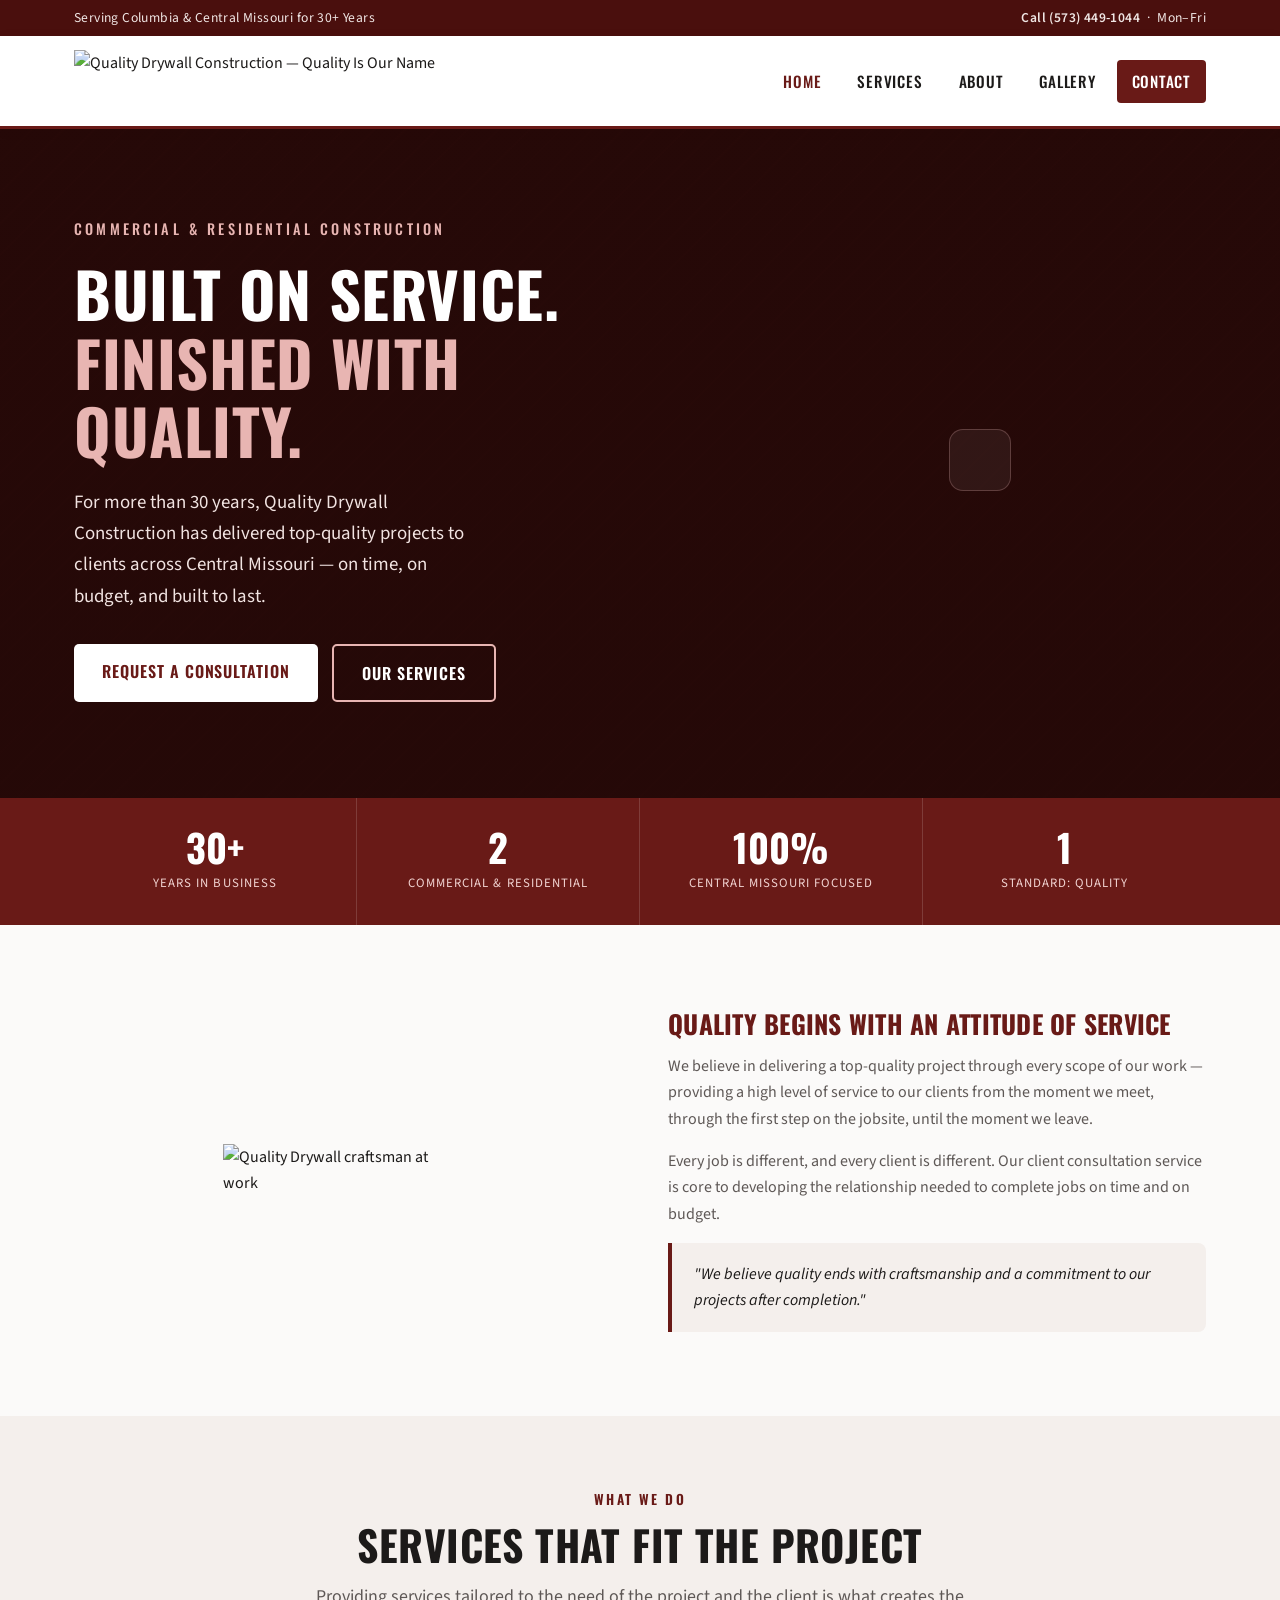
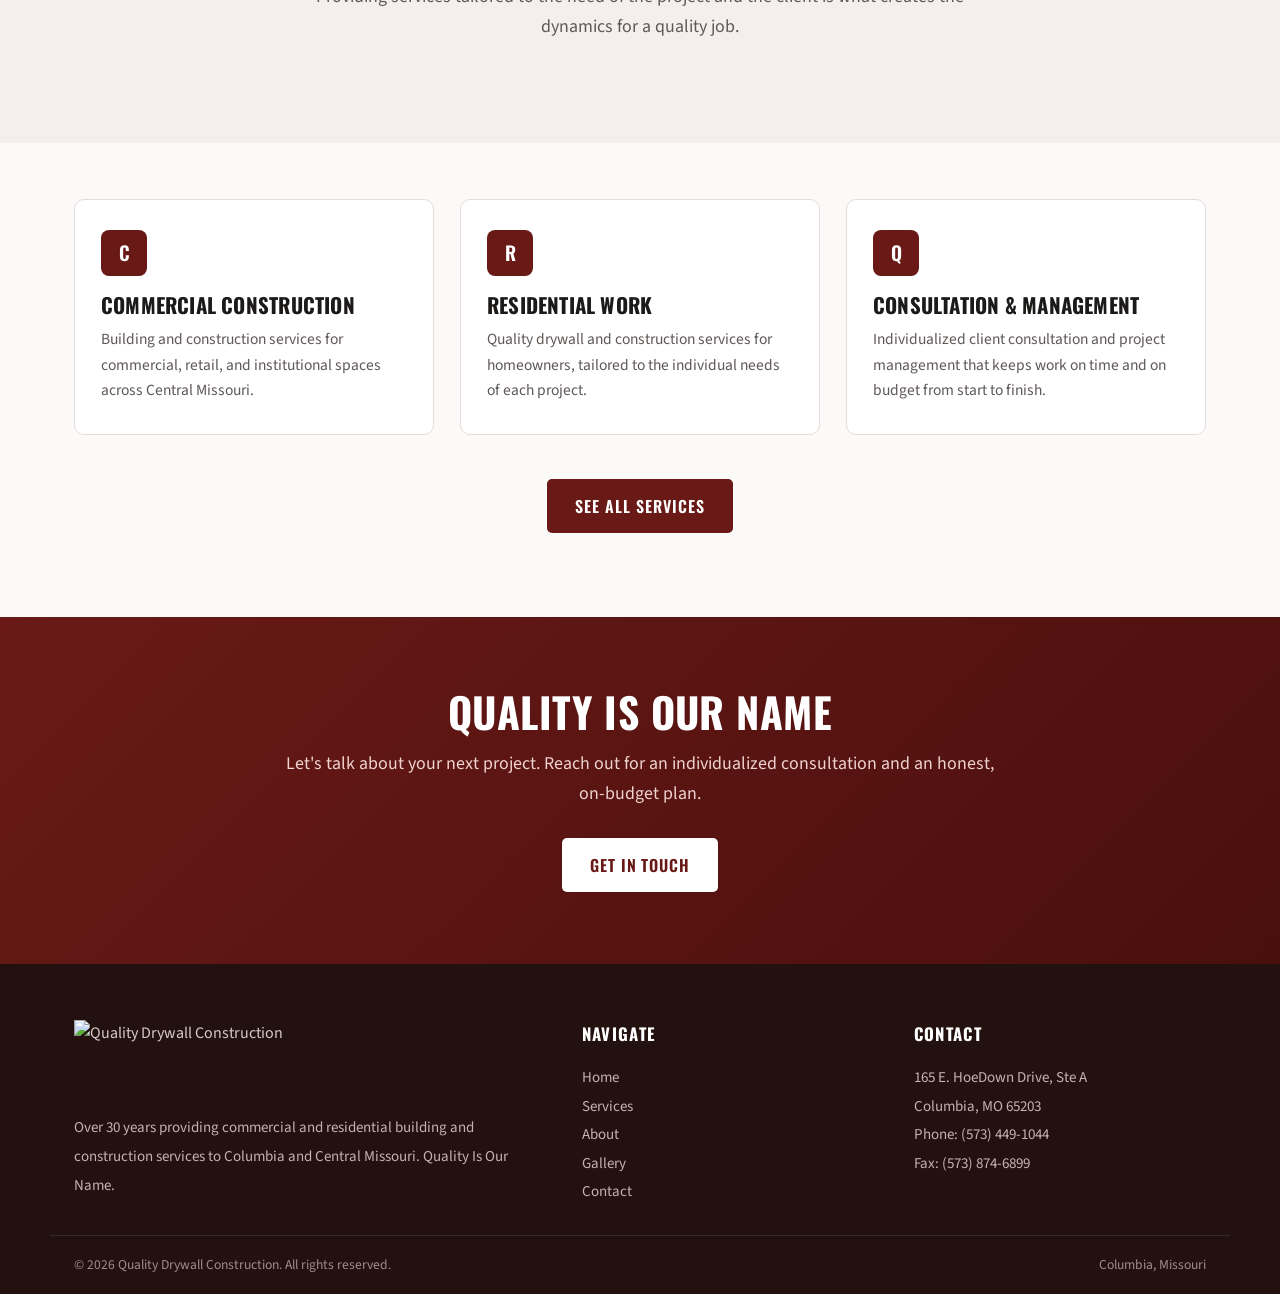
==== index.html @ f3ed9c94 "Add files via upload" ====
<!DOCTYPE html>
<html lang="en">
<head>
<meta charset="UTF-8">
<meta name="viewport" content="width=device-width, initial-scale=1.0">
<title>Quality Drywall Construction — Columbia, MO | Quality Is Our Name</title>
<meta name="description" content="Quality Drywall Construction in Columbia, MO. Over 30 years providing commercial and residential building and construction services in Central Missouri. Quality Is Our Name.">
<link rel="preconnect" href="https://fonts.googleapis.com">
<link rel="preconnect" href="https://fonts.gstatic.com" crossorigin>
<link href="https://fonts.googleapis.com/css2?family=Oswald:wght@400;500;600;700&family=Source+Sans+3:wght@400;500;600;700&display=swap" rel="stylesheet">
<style>
  :root{
    --brand:#691A17;
    --brand-dark:#4A0F0D;
    --brand-light:#8B2C28;
    --ink:#1C1A19;
    --muted:#5E5856;
    --line:#E3DCDA;
    --bg:#FBFAF9;
    --panel:#FFFFFF;
    --warm:#F4EFEC;
  }
  *{box-sizing:border-box;margin:0;padding:0;}
  html{scroll-behavior:smooth;}
  body{
    font-family:'Source Sans 3',-apple-system,sans-serif;
    color:var(--ink);
    background:var(--bg);
    line-height:1.65;
    -webkit-font-smoothing:antialiased;
  }
  h1,h2,h3,.display{font-family:'Oswald',sans-serif;letter-spacing:0.01em;line-height:1.1;}
  a{color:inherit;text-decoration:none;}
  img{max-width:100%;display:block;}

  /* ---- Top bar ---- */
  .topbar{
    background:var(--brand-dark);
    color:#F0E6E4;
    font-size:0.85rem;
    letter-spacing:0.03em;
  }
  .topbar .wrap{
    max-width:1180px;margin:0 auto;padding:7px 24px;
    display:flex;justify-content:space-between;align-items:center;gap:16px;flex-wrap:wrap;
  }
  .topbar a{color:#F0E6E4;font-weight:600;}
  .topbar a:hover{color:#fff;}

  /* ---- Header ---- */
  header.site{
    background:var(--panel);
    border-bottom:3px solid var(--brand);
    position:sticky;top:0;z-index:50;
    box-shadow:0 2px 12px rgba(0,0,0,0.05);
  }
  .nav-wrap{
    max-width:1180px;margin:0 auto;padding:14px 24px;
    display:flex;align-items:center;justify-content:space-between;gap:20px;
  }
  .brand-lockup{display:flex;align-items:center;gap:14px;}
  .brand-lockup img{height:62px;width:auto;}
  nav.main{display:flex;gap:6px;align-items:center;flex-wrap:wrap;}
  nav.main a{
    font-family:'Oswald',sans-serif;
    font-weight:500;
    text-transform:uppercase;
    font-size:0.95rem;
    letter-spacing:0.05em;
    padding:9px 15px;
    border-radius:4px;
    color:var(--ink);
    transition:background .15s,color .15s;
  }
  nav.main a:hover{background:var(--warm);color:var(--brand);}
  nav.main a.active{color:var(--brand);}
  nav.main a.cta{
    background:var(--brand);color:#fff;
  }
  nav.main a.cta:hover{background:var(--brand-light);color:#fff;}

  .menu-toggle{display:none;background:none;border:none;cursor:pointer;padding:8px;}
  .menu-toggle span{display:block;width:26px;height:3px;background:var(--brand);margin:5px 0;border-radius:2px;}

  /* ---- Hero ---- */
  .hero{
    position:relative;
    background:
      linear-gradient(rgba(35,8,7,0.82),rgba(35,8,7,0.88)),
      repeating-linear-gradient(135deg,#3a0f0d 0px,#3a0f0d 2px,#330d0b 2px,#330d0b 22px);
    color:#fff;
    overflow:hidden;
  }
  .hero .wrap{
    max-width:1180px;margin:0 auto;padding:88px 24px 96px;
    display:grid;grid-template-columns:1.4fr 1fr;gap:48px;align-items:center;
  }
  .hero .eyebrow{
    font-family:'Oswald',sans-serif;
    text-transform:uppercase;letter-spacing:0.22em;
    font-size:0.9rem;font-weight:500;
    color:#E8B5B2;margin-bottom:18px;
  }
  .hero h1{font-size:clamp(2.4rem,5vw,3.9rem);font-weight:700;text-transform:uppercase;}
  .hero h1 .accent{color:#E8B5B2;display:block;}
  .hero p.lead{font-size:1.18rem;margin:22px 0 32px;color:#F1E3E1;max-width:46ch;}
  .hero-cta{display:flex;gap:14px;flex-wrap:wrap;}
  .btn{
    font-family:'Oswald',sans-serif;font-weight:600;text-transform:uppercase;letter-spacing:0.06em;
    padding:14px 28px;border-radius:5px;font-size:1rem;display:inline-block;transition:transform .12s,background .15s;
  }
  .btn:active{transform:translateY(1px);}
  .btn-primary{background:#fff;color:var(--brand);}
  .btn-primary:hover{background:#F1E3E1;}
  .btn-outline{border:2px solid #E8B5B2;color:#fff;}
  .btn-outline:hover{background:rgba(255,255,255,0.1);}
  .hero-mark{display:flex;justify-content:center;}
  .hero-mark img{width:78%;max-width:300px;opacity:0.96;filter:drop-shadow(0 12px 30px rgba(0,0,0,0.4));}
  /* recolor maroon icon to light for dark hero */
  .hero-mark .badge{
    background:rgba(255,255,255,0.06);
    border:1px solid rgba(232,181,178,0.25);
    border-radius:14px;padding:30px;
  }

  /* ---- Stat strip ---- */
  .stats{background:var(--brand);color:#fff;}
  .stats .wrap{
    max-width:1180px;margin:0 auto;padding:0 24px;
    display:grid;grid-template-columns:repeat(4,1fr);
  }
  .stat{padding:30px 18px;text-align:center;border-right:1px solid rgba(255,255,255,0.15);}
  .stat:last-child{border-right:none;}
  .stat .num{font-family:'Oswald',sans-serif;font-size:2.4rem;font-weight:700;line-height:1;}
  .stat .lbl{text-transform:uppercase;letter-spacing:0.08em;font-size:0.8rem;color:#F1D3D1;margin-top:7px;}

  /* ---- Sections ---- */
  section.block{max-width:1180px;margin:0 auto;padding:84px 24px;}
  .section-head{text-align:center;max-width:64ch;margin:0 auto 52px;}
  .section-head .kicker{
    font-family:'Oswald',sans-serif;text-transform:uppercase;letter-spacing:0.18em;
    color:var(--brand);font-weight:600;font-size:0.85rem;margin-bottom:12px;
  }
  .section-head h2{font-size:clamp(1.9rem,3.5vw,2.7rem);font-weight:700;text-transform:uppercase;color:var(--ink);}
  .section-head h2 .u{color:var(--brand);}
  .section-head p{color:var(--muted);font-size:1.1rem;margin-top:16px;}

  .intro-grid{display:grid;grid-template-columns:1fr 1fr;gap:56px;align-items:center;}
  .intro-grid .icon-col{display:flex;justify-content:center;}
  .intro-grid .icon-col img{width:62%;max-width:240px;}
  .intro-copy h3{font-size:1.6rem;color:var(--brand);margin-bottom:16px;text-transform:uppercase;}
  .intro-copy p{color:var(--muted);margin-bottom:16px;}
  .creed{
    border-left:4px solid var(--brand);
    background:var(--warm);
    padding:18px 22px;border-radius:0 8px 8px 0;
    font-style:italic;color:var(--ink);margin-top:8px;
  }

  /* ---- Service cards ---- */
  .svc-grid{display:grid;grid-template-columns:repeat(3,1fr);gap:26px;}
  .svc-card{
    background:var(--panel);border:1px solid var(--line);border-radius:10px;
    padding:30px 26px;transition:transform .15s,box-shadow .15s,border-color .15s;
  }
  .svc-card:hover{transform:translateY(-4px);box-shadow:0 14px 30px rgba(105,26,23,0.1);border-color:var(--brand);}
  .svc-card .tag{
    display:inline-block;font-family:'Oswald',sans-serif;font-weight:600;
    background:var(--brand);color:#fff;width:46px;height:46px;border-radius:8px;
    text-align:center;line-height:46px;font-size:1.2rem;margin-bottom:18px;
  }
  .svc-card h3{font-size:1.3rem;text-transform:uppercase;margin-bottom:10px;}
  .svc-card p{color:var(--muted);font-size:0.97rem;}

  /* ---- CTA band ---- */
  .cta-band{
    background:linear-gradient(135deg,var(--brand) 0%,var(--brand-dark) 100%);
    color:#fff;text-align:center;
  }
  .cta-band .wrap{max-width:760px;margin:0 auto;padding:72px 24px;}
  .cta-band h2{font-size:clamp(1.8rem,4vw,2.6rem);font-weight:700;text-transform:uppercase;margin-bottom:14px;}
  .cta-band p{color:#F1D3D1;font-size:1.12rem;margin-bottom:30px;}

  /* ---- Footer ---- */
  footer.site{background:#231110;color:#D8C9C7;}
  footer.site .wrap{
    max-width:1180px;margin:0 auto;padding:56px 24px 28px;
    display:grid;grid-template-columns:1.6fr 1fr 1fr;gap:40px;
  }
  footer.site h4{font-family:'Oswald',sans-serif;text-transform:uppercase;letter-spacing:0.08em;color:#fff;margin-bottom:16px;font-size:1.05rem;}
  footer.site img.flogo{height:78px;width:auto;margin-bottom:16px;}
  footer.site p,footer.site li{font-size:0.94rem;color:#C4B2B0;line-height:1.9;}
  footer.site ul{list-style:none;}
  footer.site a:hover{color:#fff;}
  .footer-bottom{
    border-top:1px solid rgba(255,255,255,0.1);
    max-width:1180px;margin:0 auto;padding:18px 24px;
    display:flex;justify-content:space-between;gap:14px;flex-wrap:wrap;
    font-size:0.85rem;color:#9E8C8A;
  }

  @media(max-width:900px){
    .hero .wrap{grid-template-columns:1fr;text-align:center;}
    .hero-cta{justify-content:center;}
    .hero-mark{order:-1;}
    .hero-mark img{max-width:200px;}
    .stats .wrap{grid-template-columns:repeat(2,1fr);}
    .stat:nth-child(2){border-right:none;}
    .intro-grid{grid-template-columns:1fr;gap:34px;}
    .svc-grid{grid-template-columns:1fr;}
    footer.site .wrap{grid-template-columns:1fr;gap:28px;}
  }
  @media(max-width:760px){
    nav.main{
      display:none;position:absolute;top:100%;left:0;right:0;
      background:var(--panel);flex-direction:column;align-items:stretch;
      padding:10px 16px 16px;border-bottom:3px solid var(--brand);box-shadow:0 10px 20px rgba(0,0,0,0.08);
    }
    nav.main.open{display:flex;}
    nav.main a{padding:12px 14px;}
    .menu-toggle{display:block;}
    .nav-wrap{position:relative;}
  }
</style>
</head>
<body>

<div class="topbar">
  <div class="wrap">
    <span>Serving Columbia &amp; Central Missouri for 30+ Years</span>
    <span><a href="tel:+15734491044">Call (573) 449-1044</a> &nbsp;·&nbsp; Mon–Fri</span>
  </div>
</div>

<header class="site">
  <div class="nav-wrap">
    <a href="index.html" class="brand-lockup">
      <img src="assets/logo.png" alt="Quality Drywall Construction — Quality Is Our Name">
    </a>
    <button class="menu-toggle" aria-label="Menu" onclick="document.getElementById('nav').classList.toggle('open')">
      <span></span><span></span><span></span>
    </button>
    <nav class="main" id="nav">
      <a href="index.html" class="active">Home</a>
      <a href="services.html">Services</a>
      <a href="about.html">About</a>
      <a href="gallery.html">Gallery</a>
      <a href="contact.html" class="cta">Contact</a>
    </nav>
  </div>
</header>

<section class="hero">
  <div class="wrap">
    <div class="hero-copy">
      <p class="eyebrow">Commercial &amp; Residential Construction</p>
      <h1>Built On Service.<span class="accent">Finished With Quality.</span></h1>
      <p class="lead">For more than 30 years, Quality Drywall Construction has delivered top-quality projects to clients across Central Missouri — on time, on budget, and built to last.</p>
      <div class="hero-cta">
        <a href="contact.html" class="btn btn-primary">Request a Consultation</a>
        <a href="services.html" class="btn btn-outline">Our Services</a>
      </div>
    </div>
    <div class="hero-mark">
      <div class="badge"><img src="assets/icon.png" alt="" style="filter:brightness(0) invert(1);"></div>
    </div>
  </div>
</section>

<div class="stats">
  <div class="wrap">
    <div class="stat"><div class="num">30+</div><div class="lbl">Years in Business</div></div>
    <div class="stat"><div class="num">2</div><div class="lbl">Commercial &amp; Residential</div></div>
    <div class="stat"><div class="num">100%</div><div class="lbl">Central Missouri Focused</div></div>
    <div class="stat"><div class="num">1</div><div class="lbl">Standard: Quality</div></div>
  </div>
</div>

<section class="block">
  <div class="intro-grid">
    <div class="icon-col">
      <img src="assets/icon.png" alt="Quality Drywall craftsman at work">
    </div>
    <div class="intro-copy">
      <h3>Quality Begins With an Attitude of Service</h3>
      <p>We believe in delivering a top-quality project through every scope of our work — providing a high level of service to our clients from the moment we meet, through the first step on the jobsite, until the moment we leave.</p>
      <p>Every job is different, and every client is different. Our client consultation service is core to developing the relationship needed to complete jobs on time and on budget.</p>
      <div class="creed">"We believe quality ends with craftsmanship and a commitment to our projects after completion."</div>
    </div>
  </div>
</section>

<div class="cta-band" style="background:var(--warm);color:var(--ink);">
  <div class="wrap">
    <p style="color:var(--brand);font-family:'Oswald';text-transform:uppercase;letter-spacing:0.18em;font-weight:600;font-size:0.85rem;margin-bottom:12px;">What We Do</p>
    <h2 style="color:var(--ink);">Services That Fit the Project</h2>
    <p style="color:var(--muted);">Providing services tailored to the need of the project and the client is what creates the dynamics for a quality job.</p>
  </div>
</div>

<section class="block" style="padding-top:56px;">
  <div class="svc-grid">
    <div class="svc-card">
      <span class="tag">C</span>
      <h3>Commercial Construction</h3>
      <p>Building and construction services for commercial, retail, and institutional spaces across Central Missouri.</p>
    </div>
    <div class="svc-card">
      <span class="tag">R</span>
      <h3>Residential Work</h3>
      <p>Quality drywall and construction services for homeowners, tailored to the individual needs of each project.</p>
    </div>
    <div class="svc-card">
      <span class="tag">Q</span>
      <h3>Consultation &amp; Management</h3>
      <p>Individualized client consultation and project management that keeps work on time and on budget from start to finish.</p>
    </div>
  </div>
  <div style="text-align:center;margin-top:44px;">
    <a href="services.html" class="btn btn-primary" style="background:var(--brand);color:#fff;">See All Services</a>
  </div>
</section>

<div class="cta-band">
  <div class="wrap">
    <h2>Quality Is Our Name</h2>
    <p>Let's talk about your next project. Reach out for an individualized consultation and an honest, on-budget plan.</p>
    <a href="contact.html" class="btn btn-primary">Get In Touch</a>
  </div>
</div>

<footer class="site">
  <div class="wrap">
    <div>
      <img src="assets/logo.png" alt="Quality Drywall Construction" class="flogo">
      <p>Over 30 years providing commercial and residential building and construction services to Columbia and Central Missouri. Quality Is Our Name.</p>
    </div>
    <div>
      <h4>Navigate</h4>
      <ul>
        <li><a href="index.html">Home</a></li>
        <li><a href="services.html">Services</a></li>
        <li><a href="about.html">About</a></li>
        <li><a href="gallery.html">Gallery</a></li>
        <li><a href="contact.html">Contact</a></li>
      </ul>
    </div>
    <div>
      <h4>Contact</h4>
      <ul>
        <li>165 E. HoeDown Drive, Ste A</li>
        <li>Columbia, MO 65203</li>
        <li><a href="tel:+15734491044">Phone: (573) 449-1044</a></li>
        <li>Fax: (573) 874-6899</li>
      </ul>
    </div>
  </div>
  <div class="footer-bottom">
    <span>&copy; <span id="yr"></span> Quality Drywall Construction. All rights reserved.</span>
    <span>Columbia, Missouri</span>
  </div>
</footer>
<script>document.getElementById('yr').textContent=new Date().getFullYear();</script>
</body>
</html>
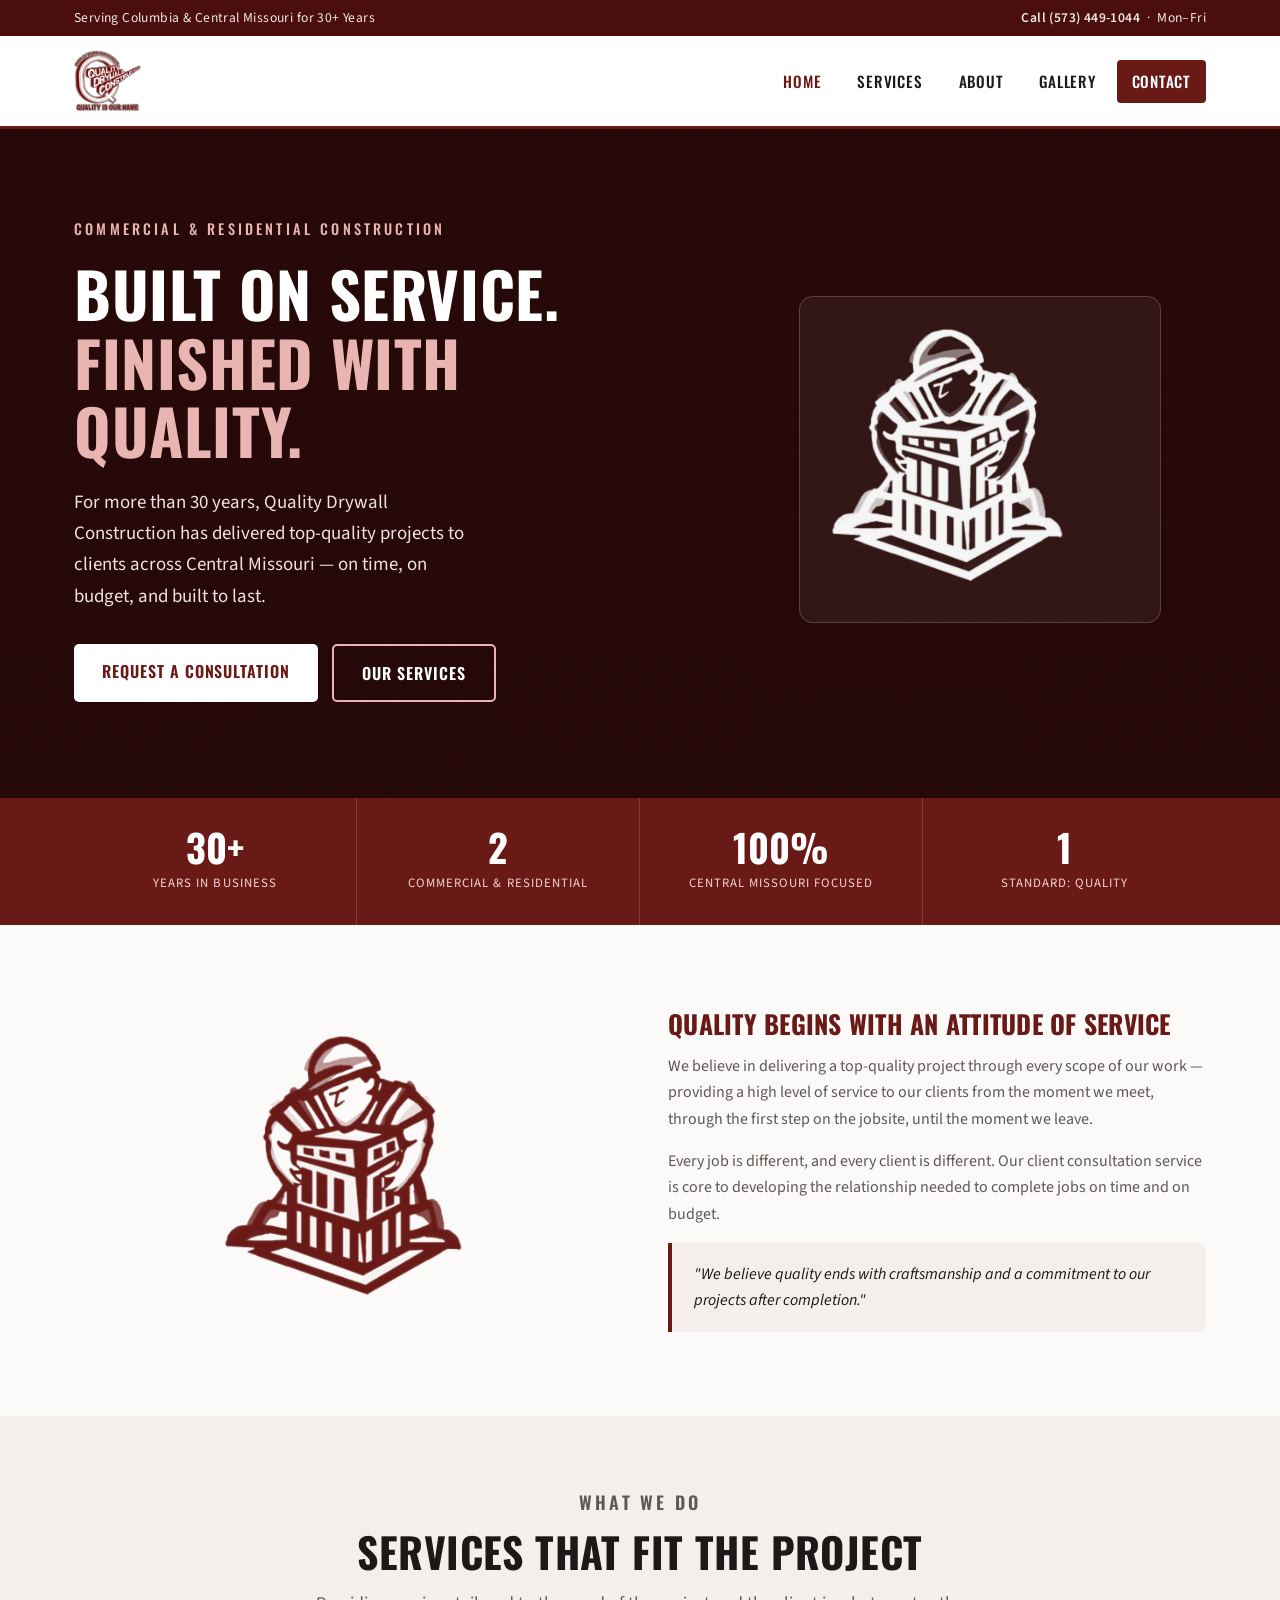
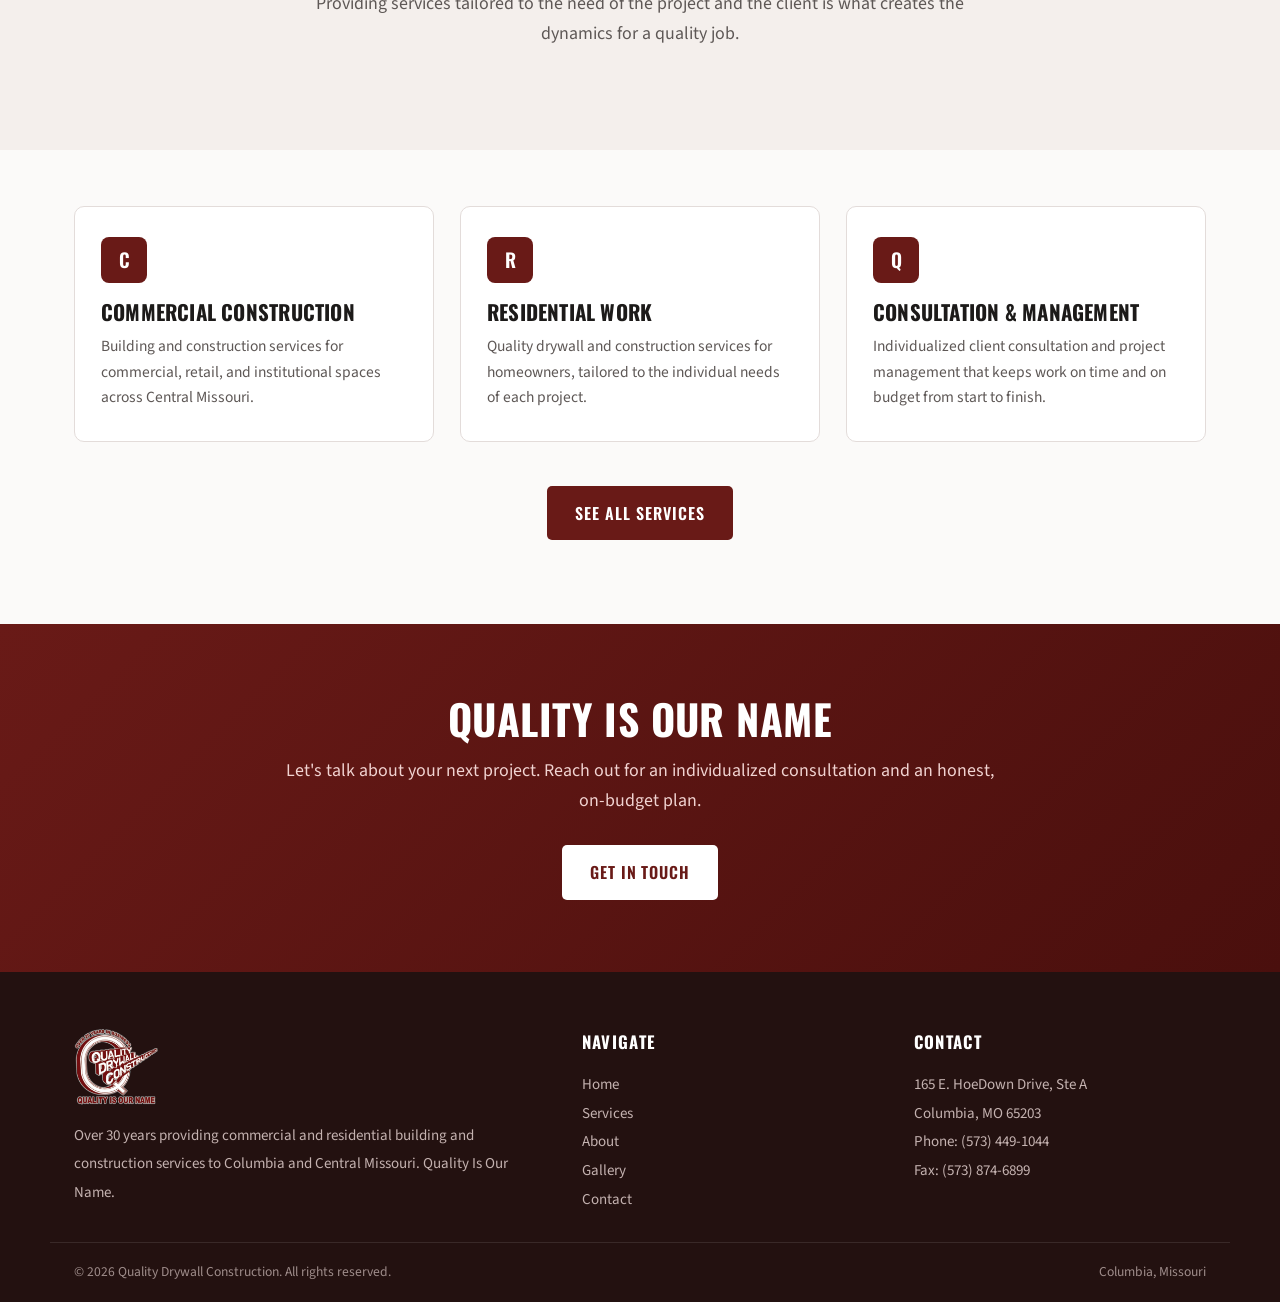
==== commit 46b56b37: "Add files via upload" ====
--- a/index.html
+++ b/index.html
@@ -8,220 +8,7 @@
 <link rel="preconnect" href="https://fonts.googleapis.com">
 <link rel="preconnect" href="https://fonts.gstatic.com" crossorigin>
 <link href="https://fonts.googleapis.com/css2?family=Oswald:wght@400;500;600;700&family=Source+Sans+3:wght@400;500;600;700&display=swap" rel="stylesheet">
-<style>
-  :root{
-    --brand:#691A17;
-    --brand-dark:#4A0F0D;
-    --brand-light:#8B2C28;
-    --ink:#1C1A19;
-    --muted:#5E5856;
-    --line:#E3DCDA;
-    --bg:#FBFAF9;
-    --panel:#FFFFFF;
-    --warm:#F4EFEC;
-  }
-  *{box-sizing:border-box;margin:0;padding:0;}
-  html{scroll-behavior:smooth;}
-  body{
-    font-family:'Source Sans 3',-apple-system,sans-serif;
-    color:var(--ink);
-    background:var(--bg);
-    line-height:1.65;
-    -webkit-font-smoothing:antialiased;
-  }
-  h1,h2,h3,.display{font-family:'Oswald',sans-serif;letter-spacing:0.01em;line-height:1.1;}
-  a{color:inherit;text-decoration:none;}
-  img{max-width:100%;display:block;}
-
-  /* ---- Top bar ---- */
-  .topbar{
-    background:var(--brand-dark);
-    color:#F0E6E4;
-    font-size:0.85rem;
-    letter-spacing:0.03em;
-  }
-  .topbar .wrap{
-    max-width:1180px;margin:0 auto;padding:7px 24px;
-    display:flex;justify-content:space-between;align-items:center;gap:16px;flex-wrap:wrap;
-  }
-  .topbar a{color:#F0E6E4;font-weight:600;}
-  .topbar a:hover{color:#fff;}
-
-  /* ---- Header ---- */
-  header.site{
-    background:var(--panel);
-    border-bottom:3px solid var(--brand);
-    position:sticky;top:0;z-index:50;
-    box-shadow:0 2px 12px rgba(0,0,0,0.05);
-  }
-  .nav-wrap{
-    max-width:1180px;margin:0 auto;padding:14px 24px;
-    display:flex;align-items:center;justify-content:space-between;gap:20px;
-  }
-  .brand-lockup{display:flex;align-items:center;gap:14px;}
-  .brand-lockup img{height:62px;width:auto;}
-  nav.main{display:flex;gap:6px;align-items:center;flex-wrap:wrap;}
-  nav.main a{
-    font-family:'Oswald',sans-serif;
-    font-weight:500;
-    text-transform:uppercase;
-    font-size:0.95rem;
-    letter-spacing:0.05em;
-    padding:9px 15px;
-    border-radius:4px;
-    color:var(--ink);
-    transition:background .15s,color .15s;
-  }
-  nav.main a:hover{background:var(--warm);color:var(--brand);}
-  nav.main a.active{color:var(--brand);}
-  nav.main a.cta{
-    background:var(--brand);color:#fff;
-  }
-  nav.main a.cta:hover{background:var(--brand-light);color:#fff;}
-
-  .menu-toggle{display:none;background:none;border:none;cursor:pointer;padding:8px;}
-  .menu-toggle span{display:block;width:26px;height:3px;background:var(--brand);margin:5px 0;border-radius:2px;}
-
-  /* ---- Hero ---- */
-  .hero{
-    position:relative;
-    background:
-      linear-gradient(rgba(35,8,7,0.82),rgba(35,8,7,0.88)),
-      repeating-linear-gradient(135deg,#3a0f0d 0px,#3a0f0d 2px,#330d0b 2px,#330d0b 22px);
-    color:#fff;
-    overflow:hidden;
-  }
-  .hero .wrap{
-    max-width:1180px;margin:0 auto;padding:88px 24px 96px;
-    display:grid;grid-template-columns:1.4fr 1fr;gap:48px;align-items:center;
-  }
-  .hero .eyebrow{
-    font-family:'Oswald',sans-serif;
-    text-transform:uppercase;letter-spacing:0.22em;
-    font-size:0.9rem;font-weight:500;
-    color:#E8B5B2;margin-bottom:18px;
-  }
-  .hero h1{font-size:clamp(2.4rem,5vw,3.9rem);font-weight:700;text-transform:uppercase;}
-  .hero h1 .accent{color:#E8B5B2;display:block;}
-  .hero p.lead{font-size:1.18rem;margin:22px 0 32px;color:#F1E3E1;max-width:46ch;}
-  .hero-cta{display:flex;gap:14px;flex-wrap:wrap;}
-  .btn{
-    font-family:'Oswald',sans-serif;font-weight:600;text-transform:uppercase;letter-spacing:0.06em;
-    padding:14px 28px;border-radius:5px;font-size:1rem;display:inline-block;transition:transform .12s,background .15s;
-  }
-  .btn:active{transform:translateY(1px);}
-  .btn-primary{background:#fff;color:var(--brand);}
-  .btn-primary:hover{background:#F1E3E1;}
-  .btn-outline{border:2px solid #E8B5B2;color:#fff;}
-  .btn-outline:hover{background:rgba(255,255,255,0.1);}
-  .hero-mark{display:flex;justify-content:center;}
-  .hero-mark img{width:78%;max-width:300px;opacity:0.96;filter:drop-shadow(0 12px 30px rgba(0,0,0,0.4));}
-  /* recolor maroon icon to light for dark hero */
-  .hero-mark .badge{
-    background:rgba(255,255,255,0.06);
-    border:1px solid rgba(232,181,178,0.25);
-    border-radius:14px;padding:30px;
-  }
-
-  /* ---- Stat strip ---- */
-  .stats{background:var(--brand);color:#fff;}
-  .stats .wrap{
-    max-width:1180px;margin:0 auto;padding:0 24px;
-    display:grid;grid-template-columns:repeat(4,1fr);
-  }
-  .stat{padding:30px 18px;text-align:center;border-right:1px solid rgba(255,255,255,0.15);}
-  .stat:last-child{border-right:none;}
-  .stat .num{font-family:'Oswald',sans-serif;font-size:2.4rem;font-weight:700;line-height:1;}
-  .stat .lbl{text-transform:uppercase;letter-spacing:0.08em;font-size:0.8rem;color:#F1D3D1;margin-top:7px;}
-
-  /* ---- Sections ---- */
-  section.block{max-width:1180px;margin:0 auto;padding:84px 24px;}
-  .section-head{text-align:center;max-width:64ch;margin:0 auto 52px;}
-  .section-head .kicker{
-    font-family:'Oswald',sans-serif;text-transform:uppercase;letter-spacing:0.18em;
-    color:var(--brand);font-weight:600;font-size:0.85rem;margin-bottom:12px;
-  }
-  .section-head h2{font-size:clamp(1.9rem,3.5vw,2.7rem);font-weight:700;text-transform:uppercase;color:var(--ink);}
-  .section-head h2 .u{color:var(--brand);}
-  .section-head p{color:var(--muted);font-size:1.1rem;margin-top:16px;}
-
-  .intro-grid{display:grid;grid-template-columns:1fr 1fr;gap:56px;align-items:center;}
-  .intro-grid .icon-col{display:flex;justify-content:center;}
-  .intro-grid .icon-col img{width:62%;max-width:240px;}
-  .intro-copy h3{font-size:1.6rem;color:var(--brand);margin-bottom:16px;text-transform:uppercase;}
-  .intro-copy p{color:var(--muted);margin-bottom:16px;}
-  .creed{
-    border-left:4px solid var(--brand);
-    background:var(--warm);
-    padding:18px 22px;border-radius:0 8px 8px 0;
-    font-style:italic;color:var(--ink);margin-top:8px;
-  }
-
-  /* ---- Service cards ---- */
-  .svc-grid{display:grid;grid-template-columns:repeat(3,1fr);gap:26px;}
-  .svc-card{
-    background:var(--panel);border:1px solid var(--line);border-radius:10px;
-    padding:30px 26px;transition:transform .15s,box-shadow .15s,border-color .15s;
-  }
-  .svc-card:hover{transform:translateY(-4px);box-shadow:0 14px 30px rgba(105,26,23,0.1);border-color:var(--brand);}
-  .svc-card .tag{
-    display:inline-block;font-family:'Oswald',sans-serif;font-weight:600;
-    background:var(--brand);color:#fff;width:46px;height:46px;border-radius:8px;
-    text-align:center;line-height:46px;font-size:1.2rem;margin-bottom:18px;
-  }
-  .svc-card h3{font-size:1.3rem;text-transform:uppercase;margin-bottom:10px;}
-  .svc-card p{color:var(--muted);font-size:0.97rem;}
-
-  /* ---- CTA band ---- */
-  .cta-band{
-    background:linear-gradient(135deg,var(--brand) 0%,var(--brand-dark) 100%);
-    color:#fff;text-align:center;
-  }
-  .cta-band .wrap{max-width:760px;margin:0 auto;padding:72px 24px;}
-  .cta-band h2{font-size:clamp(1.8rem,4vw,2.6rem);font-weight:700;text-transform:uppercase;margin-bottom:14px;}
-  .cta-band p{color:#F1D3D1;font-size:1.12rem;margin-bottom:30px;}
-
-  /* ---- Footer ---- */
-  footer.site{background:#231110;color:#D8C9C7;}
-  footer.site .wrap{
-    max-width:1180px;margin:0 auto;padding:56px 24px 28px;
-    display:grid;grid-template-columns:1.6fr 1fr 1fr;gap:40px;
-  }
-  footer.site h4{font-family:'Oswald',sans-serif;text-transform:uppercase;letter-spacing:0.08em;color:#fff;margin-bottom:16px;font-size:1.05rem;}
-  footer.site img.flogo{height:78px;width:auto;margin-bottom:16px;}
-  footer.site p,footer.site li{font-size:0.94rem;color:#C4B2B0;line-height:1.9;}
-  footer.site ul{list-style:none;}
-  footer.site a:hover{color:#fff;}
-  .footer-bottom{
-    border-top:1px solid rgba(255,255,255,0.1);
-    max-width:1180px;margin:0 auto;padding:18px 24px;
-    display:flex;justify-content:space-between;gap:14px;flex-wrap:wrap;
-    font-size:0.85rem;color:#9E8C8A;
-  }
-
-  @media(max-width:900px){
-    .hero .wrap{grid-template-columns:1fr;text-align:center;}
-    .hero-cta{justify-content:center;}
-    .hero-mark{order:-1;}
-    .hero-mark img{max-width:200px;}
-    .stats .wrap{grid-template-columns:repeat(2,1fr);}
-    .stat:nth-child(2){border-right:none;}
-    .intro-grid{grid-template-columns:1fr;gap:34px;}
-    .svc-grid{grid-template-columns:1fr;}
-    footer.site .wrap{grid-template-columns:1fr;gap:28px;}
-  }
-  @media(max-width:760px){
-    nav.main{
-      display:none;position:absolute;top:100%;left:0;right:0;
-      background:var(--panel);flex-direction:column;align-items:stretch;
-      padding:10px 16px 16px;border-bottom:3px solid var(--brand);box-shadow:0 10px 20px rgba(0,0,0,0.08);
-    }
-    nav.main.open{display:flex;}
-    nav.main a{padding:12px 14px;}
-    .menu-toggle{display:block;}
-    .nav-wrap{position:relative;}
-  }
-</style>
+<link rel="stylesheet" href="css/styles.css">
 </head>
 <body>
 
@@ -235,11 +22,9 @@
 <header class="site">
   <div class="nav-wrap">
     <a href="index.html" class="brand-lockup">
-      <img src="assets/logo.png" alt="Quality Drywall Construction — Quality Is Our Name">
+      <img src="image/logo.png" alt="Quality Drywall Construction — Quality Is Our Name">
     </a>
-    <button class="menu-toggle" aria-label="Menu" onclick="document.getElementById('nav').classList.toggle('open')">
-      <span></span><span></span><span></span>
-    </button>
+    <button class="menu-toggle" aria-label="Menu"><span></span><span></span><span></span></button>
     <nav class="main" id="nav">
       <a href="index.html" class="active">Home</a>
       <a href="services.html">Services</a>
@@ -262,7 +47,7 @@
       </div>
     </div>
     <div class="hero-mark">
-      <div class="badge"><img src="assets/icon.png" alt="" style="filter:brightness(0) invert(1);"></div>
+      <div class="badge"><img class="invert" src="image/icon.png" alt=""></div>
     </div>
   </div>
 </section>
@@ -278,9 +63,7 @@
 
 <section class="block">
   <div class="intro-grid">
-    <div class="icon-col">
-      <img src="assets/icon.png" alt="Quality Drywall craftsman at work">
-    </div>
+    <div class="icon-col"><img src="image/icon.png" alt="Quality Drywall craftsman at work"></div>
     <div class="intro-copy">
       <h3>Quality Begins With an Attitude of Service</h3>
       <p>We believe in delivering a top-quality project through every scope of our work — providing a high level of service to our clients from the moment we meet, through the first step on the jobsite, until the moment we leave.</p>
@@ -290,34 +73,22 @@
   </div>
 </section>
 
-<div class="cta-band" style="background:var(--warm);color:var(--ink);">
+<div class="cta-band soft">
   <div class="wrap">
-    <p style="color:var(--brand);font-family:'Oswald';text-transform:uppercase;letter-spacing:0.18em;font-weight:600;font-size:0.85rem;margin-bottom:12px;">What We Do</p>
-    <h2 style="color:var(--ink);">Services That Fit the Project</h2>
-    <p style="color:var(--muted);">Providing services tailored to the need of the project and the client is what creates the dynamics for a quality job.</p>
+    <p class="kicker">What We Do</p>
+    <h2>Services That Fit the Project</h2>
+    <p>Providing services tailored to the need of the project and the client is what creates the dynamics for a quality job.</p>
   </div>
 </div>
 
 <section class="block" style="padding-top:56px;">
   <div class="svc-grid">
-    <div class="svc-card">
-      <span class="tag">C</span>
-      <h3>Commercial Construction</h3>
-      <p>Building and construction services for commercial, retail, and institutional spaces across Central Missouri.</p>
-    </div>
-    <div class="svc-card">
-      <span class="tag">R</span>
-      <h3>Residential Work</h3>
-      <p>Quality drywall and construction services for homeowners, tailored to the individual needs of each project.</p>
-    </div>
-    <div class="svc-card">
-      <span class="tag">Q</span>
-      <h3>Consultation &amp; Management</h3>
-      <p>Individualized client consultation and project management that keeps work on time and on budget from start to finish.</p>
-    </div>
+    <div class="svc-card"><span class="tag">C</span><h3>Commercial Construction</h3><p>Building and construction services for commercial, retail, and institutional spaces across Central Missouri.</p></div>
+    <div class="svc-card"><span class="tag">R</span><h3>Residential Work</h3><p>Quality drywall and construction services for homeowners, tailored to the individual needs of each project.</p></div>
+    <div class="svc-card"><span class="tag">Q</span><h3>Consultation &amp; Management</h3><p>Individualized client consultation and project management that keeps work on time and on budget from start to finish.</p></div>
   </div>
   <div style="text-align:center;margin-top:44px;">
-    <a href="services.html" class="btn btn-primary" style="background:var(--brand);color:#fff;">See All Services</a>
+    <a href="services.html" class="btn btn-brand">See All Services</a>
   </div>
 </section>
 
@@ -332,27 +103,16 @@
 <footer class="site">
   <div class="wrap">
     <div>
-      <img src="assets/logo.png" alt="Quality Drywall Construction" class="flogo">
+      <img src="image/logo.png" alt="Quality Drywall Construction" class="flogo">
       <p>Over 30 years providing commercial and residential building and construction services to Columbia and Central Missouri. Quality Is Our Name.</p>
     </div>
     <div>
       <h4>Navigate</h4>
-      <ul>
-        <li><a href="index.html">Home</a></li>
-        <li><a href="services.html">Services</a></li>
-        <li><a href="about.html">About</a></li>
-        <li><a href="gallery.html">Gallery</a></li>
-        <li><a href="contact.html">Contact</a></li>
-      </ul>
+      <ul><li><a href="index.html">Home</a></li><li><a href="services.html">Services</a></li><li><a href="about.html">About</a></li><li><a href="gallery.html">Gallery</a></li><li><a href="contact.html">Contact</a></li></ul>
     </div>
     <div>
       <h4>Contact</h4>
-      <ul>
-        <li>165 E. HoeDown Drive, Ste A</li>
-        <li>Columbia, MO 65203</li>
-        <li><a href="tel:+15734491044">Phone: (573) 449-1044</a></li>
-        <li>Fax: (573) 874-6899</li>
-      </ul>
+      <ul><li>165 E. HoeDown Drive, Ste A</li><li>Columbia, MO 65203</li><li><a href="tel:+15734491044">Phone: (573) 449-1044</a></li><li>Fax: (573) 874-6899</li></ul>
     </div>
   </div>
   <div class="footer-bottom">
@@ -360,6 +120,7 @@
     <span>Columbia, Missouri</span>
   </div>
 </footer>
-<script>document.getElementById('yr').textContent=new Date().getFullYear();</script>
+
+<script src="js/main.js"></script>
 </body>
 </html>
--- a/css/styles.css
+++ b/css/styles.css
@@ -0,0 +1,290 @@
+/* ===========================================================
+   Quality Drywall Construction — shared stylesheet
+   Brand: #691A17  ·  Quality Is Our Name
+   =========================================================== */
+
+:root{
+  --brand:#691A17;
+  --brand-dark:#4A0F0D;
+  --brand-light:#8B2C28;
+  --ink:#1C1A19;
+  --muted:#5E5856;
+  --line:#E3DCDA;
+  --bg:#FBFAF9;
+  --panel:#FFFFFF;
+  --warm:#F4EFEC;
+}
+
+*{box-sizing:border-box;margin:0;padding:0;}
+html{scroll-behavior:smooth;}
+body{
+  font-family:'Source Sans 3',-apple-system,sans-serif;
+  color:var(--ink);
+  background:var(--bg);
+  line-height:1.65;
+  -webkit-font-smoothing:antialiased;
+}
+h1,h2,h3,.display{font-family:'Oswald',sans-serif;letter-spacing:0.01em;line-height:1.1;}
+a{color:inherit;text-decoration:none;}
+img{max-width:100%;display:block;}
+
+/* ---- Top bar ---- */
+.topbar{background:var(--brand-dark);color:#F0E6E4;font-size:0.85rem;letter-spacing:0.03em;}
+.topbar .wrap{
+  max-width:1180px;margin:0 auto;padding:7px 24px;
+  display:flex;justify-content:space-between;align-items:center;gap:16px;flex-wrap:wrap;
+}
+.topbar a{color:#F0E6E4;font-weight:600;}
+.topbar a:hover{color:#fff;}
+
+/* ---- Header / nav ---- */
+header.site{
+  background:var(--panel);border-bottom:3px solid var(--brand);
+  position:sticky;top:0;z-index:50;box-shadow:0 2px 12px rgba(0,0,0,0.05);
+}
+.nav-wrap{
+  max-width:1180px;margin:0 auto;padding:14px 24px;
+  display:flex;align-items:center;justify-content:space-between;gap:20px;position:relative;
+}
+.brand-lockup{display:flex;align-items:center;gap:14px;}
+.brand-lockup img{height:62px;width:auto;}
+nav.main{display:flex;gap:6px;align-items:center;flex-wrap:wrap;}
+nav.main a{
+  font-family:'Oswald',sans-serif;font-weight:500;text-transform:uppercase;
+  font-size:0.95rem;letter-spacing:0.05em;padding:9px 15px;border-radius:4px;
+  color:var(--ink);transition:background .15s,color .15s;
+}
+nav.main a:hover{background:var(--warm);color:var(--brand);}
+nav.main a.active{color:var(--brand);}
+nav.main a.cta{background:var(--brand);color:#fff;}
+nav.main a.cta:hover{background:var(--brand-light);color:#fff;}
+.menu-toggle{display:none;background:none;border:none;cursor:pointer;padding:8px;}
+.menu-toggle span{display:block;width:26px;height:3px;background:var(--brand);margin:5px 0;border-radius:2px;}
+
+/* ---- Hero (home) ---- */
+.hero{
+  position:relative;color:#fff;overflow:hidden;
+  background:
+    linear-gradient(rgba(35,8,7,0.82),rgba(35,8,7,0.88)),
+    repeating-linear-gradient(135deg,#3a0f0d 0px,#3a0f0d 2px,#330d0b 2px,#330d0b 22px);
+}
+.hero .wrap{
+  max-width:1180px;margin:0 auto;padding:88px 24px 96px;
+  display:grid;grid-template-columns:1.4fr 1fr;gap:48px;align-items:center;
+}
+.hero .eyebrow{
+  font-family:'Oswald',sans-serif;text-transform:uppercase;letter-spacing:0.22em;
+  font-size:0.9rem;font-weight:500;color:#E8B5B2;margin-bottom:18px;
+}
+.hero h1{font-size:clamp(2.4rem,5vw,3.9rem);font-weight:700;text-transform:uppercase;}
+.hero h1 .accent{color:#E8B5B2;display:block;}
+.hero p.lead{font-size:1.18rem;margin:22px 0 32px;color:#F1E3E1;max-width:46ch;}
+.hero-cta{display:flex;gap:14px;flex-wrap:wrap;}
+.hero-mark{display:flex;justify-content:center;}
+.hero-mark .badge{background:rgba(255,255,255,0.06);border:1px solid rgba(232,181,178,0.25);border-radius:14px;padding:30px;}
+.hero-mark img{width:78%;max-width:300px;opacity:0.96;filter:drop-shadow(0 12px 30px rgba(0,0,0,0.4));}
+.hero-mark img.invert{filter:brightness(0) invert(1);}
+
+/* ---- Buttons ---- */
+.btn{
+  font-family:'Oswald',sans-serif;font-weight:600;text-transform:uppercase;letter-spacing:0.06em;
+  padding:14px 28px;border-radius:5px;font-size:1rem;display:inline-block;border:none;cursor:pointer;
+  transition:transform .12s,background .15s;
+}
+.btn:active{transform:translateY(1px);}
+.btn-primary{background:#fff;color:var(--brand);}
+.btn-primary:hover{background:#F1E3E1;}
+.btn-outline{border:2px solid #E8B5B2;color:#fff;}
+.btn-outline:hover{background:rgba(255,255,255,0.1);}
+.btn-brand{background:var(--brand);color:#fff;}
+.btn-brand:hover{background:var(--brand-light);}
+
+/* ---- Stat strip ---- */
+.stats{background:var(--brand);color:#fff;}
+.stats .wrap{max-width:1180px;margin:0 auto;padding:0 24px;display:grid;grid-template-columns:repeat(4,1fr);}
+.stat{padding:30px 18px;text-align:center;border-right:1px solid rgba(255,255,255,0.15);}
+.stat:last-child{border-right:none;}
+.stat .num{font-family:'Oswald',sans-serif;font-size:2.4rem;font-weight:700;line-height:1;}
+.stat .lbl{text-transform:uppercase;letter-spacing:0.08em;font-size:0.8rem;color:#F1D3D1;margin-top:7px;}
+
+/* ---- Generic section ---- */
+section.block{max-width:1180px;margin:0 auto;padding:84px 24px;}
+.section-head{text-align:center;max-width:64ch;margin:0 auto 52px;}
+.section-head .kicker,
+.kicker{font-family:'Oswald',sans-serif;text-transform:uppercase;letter-spacing:0.18em;color:var(--brand);font-weight:600;font-size:0.85rem;margin-bottom:12px;}
+.section-head h2{font-size:clamp(1.9rem,3.5vw,2.7rem);font-weight:700;text-transform:uppercase;color:var(--ink);}
+.section-head h2 .u{color:var(--brand);}
+.section-head p{color:var(--muted);font-size:1.1rem;margin-top:16px;}
+
+/* ---- Intro grid (home) ---- */
+.intro-grid{display:grid;grid-template-columns:1fr 1fr;gap:56px;align-items:center;}
+.intro-grid .icon-col{display:flex;justify-content:center;}
+.intro-grid .icon-col img{width:62%;max-width:240px;}
+.intro-copy h3{font-size:1.6rem;color:var(--brand);margin-bottom:16px;text-transform:uppercase;}
+.intro-copy p{color:var(--muted);margin-bottom:16px;}
+.creed{border-left:4px solid var(--brand);background:var(--warm);padding:18px 22px;border-radius:0 8px 8px 0;font-style:italic;color:var(--ink);margin-top:8px;}
+
+/* ---- Service preview cards (home) ---- */
+.svc-grid{display:grid;grid-template-columns:repeat(3,1fr);gap:26px;}
+.svc-card{background:var(--panel);border:1px solid var(--line);border-radius:10px;padding:30px 26px;transition:transform .15s,box-shadow .15s,border-color .15s;}
+.svc-card:hover{transform:translateY(-4px);box-shadow:0 14px 30px rgba(105,26,23,0.1);border-color:var(--brand);}
+.svc-card .tag{display:inline-block;font-family:'Oswald',sans-serif;font-weight:600;background:var(--brand);color:#fff;width:46px;height:46px;border-radius:8px;text-align:center;line-height:46px;font-size:1.2rem;margin-bottom:18px;}
+.svc-card h3{font-size:1.3rem;text-transform:uppercase;margin-bottom:10px;}
+.svc-card p{color:var(--muted);font-size:0.97rem;}
+
+/* ---- CTA bands ---- */
+.cta-band{background:linear-gradient(135deg,var(--brand) 0%,var(--brand-dark) 100%);color:#fff;text-align:center;}
+.cta-band .wrap{max-width:760px;margin:0 auto;padding:72px 24px;}
+.cta-band h2{font-size:clamp(1.8rem,4vw,2.6rem);font-weight:700;text-transform:uppercase;margin-bottom:14px;}
+.cta-band p{color:#F1D3D1;font-size:1.12rem;margin-bottom:30px;}
+.cta-band.soft{background:var(--warm);color:var(--ink);}
+.cta-band.soft h2{color:var(--ink);}
+.cta-band.soft p{color:var(--muted);}
+.cta-band.soft .kicker{margin-bottom:12px;}
+
+/* ---- Page header (interior pages) ---- */
+.pagehead{
+  color:#fff;text-align:center;padding:70px 24px;
+  background:
+    linear-gradient(rgba(35,8,7,0.85),rgba(35,8,7,0.9)),
+    repeating-linear-gradient(135deg,#3a0f0d 0,#3a0f0d 2px,#330d0b 2px,#330d0b 22px);
+}
+.pagehead .kicker{color:#E8B5B2;letter-spacing:0.2em;margin-bottom:14px;}
+.pagehead h1{font-size:clamp(2.2rem,5vw,3.4rem);font-weight:700;text-transform:uppercase;}
+.pagehead p{max-width:54ch;margin:18px auto 0;color:#F1E3E1;font-size:1.1rem;}
+.crumbs{font-size:0.85rem;color:#C9A6A4;margin-top:16px;}
+.crumbs a{color:#E8B5B2;}
+
+/* ---- Services page ---- */
+.lead-row{display:grid;grid-template-columns:1fr 1fr;gap:48px;align-items:center;margin-bottom:64px;}
+.lead-row .icon-col{display:flex;justify-content:center;}
+.lead-row .icon-col img{width:55%;max-width:230px;}
+.lead-row h2{font-size:2rem;color:var(--brand);text-transform:uppercase;margin-bottom:16px;}
+.lead-row p{color:var(--muted);margin-bottom:14px;}
+.svc-list{display:grid;gap:22px;}
+.svc-row{display:grid;grid-template-columns:64px 1fr;gap:24px;align-items:start;background:var(--panel);border:1px solid var(--line);border-left:5px solid var(--brand);border-radius:0 10px 10px 0;padding:28px 30px;transition:box-shadow .15s,transform .15s;}
+.svc-row:hover{box-shadow:0 12px 28px rgba(105,26,23,0.09);transform:translateX(3px);}
+.svc-row .num{font-family:'Oswald',sans-serif;font-weight:700;font-size:1.6rem;color:#fff;background:var(--brand);width:64px;height:64px;border-radius:10px;display:flex;align-items:center;justify-content:center;}
+.svc-row h3{font-size:1.4rem;text-transform:uppercase;margin-bottom:8px;}
+.svc-row p{color:var(--muted);}
+
+/* ---- Process steps (services) ---- */
+.process{background:var(--warm);}
+.process .inner{max-width:1180px;margin:0 auto;padding:80px 24px;}
+.process-head{text-align:center;margin-bottom:50px;}
+.process-head h2{font-size:clamp(1.8rem,3.5vw,2.5rem);text-transform:uppercase;}
+.steps{display:grid;grid-template-columns:repeat(4,1fr);gap:24px;}
+.step{text-align:center;}
+.step .circle{width:62px;height:62px;border-radius:50%;background:var(--brand);color:#fff;font-family:'Oswald',sans-serif;font-weight:700;font-size:1.5rem;display:flex;align-items:center;justify-content:center;margin:0 auto 16px;}
+.step h4{font-family:'Oswald',sans-serif;text-transform:uppercase;font-size:1.1rem;margin-bottom:8px;}
+.step p{color:var(--muted);font-size:0.95rem;}
+
+/* ---- About page ---- */
+.story{display:grid;grid-template-columns:1fr 1fr;gap:56px;align-items:center;}
+.story .icon-col{display:flex;justify-content:center;}
+.story .icon-col img{width:60%;max-width:250px;}
+.story h2{font-size:2.1rem;color:var(--brand);text-transform:uppercase;margin-bottom:18px;}
+.story p{color:var(--muted);margin-bottom:16px;}
+.values{background:var(--warm);}
+.values .inner{max-width:1180px;margin:0 auto;padding:80px 24px;}
+.values-head{text-align:center;margin-bottom:50px;}
+.values-head h2{font-size:clamp(1.8rem,3.5vw,2.5rem);text-transform:uppercase;}
+.vgrid{display:grid;grid-template-columns:repeat(3,1fr);gap:26px;}
+.vcard{background:var(--panel);border:1px solid var(--line);border-radius:10px;padding:30px 28px;border-top:4px solid var(--brand);}
+.vcard h3{font-size:1.25rem;text-transform:uppercase;color:var(--brand);margin-bottom:10px;}
+.vcard p{color:var(--muted);font-size:0.97rem;}
+.creed-band{max-width:900px;margin:0 auto;padding:80px 24px;text-align:center;}
+.creed-band blockquote{font-family:'Oswald',sans-serif;font-weight:500;font-size:clamp(1.5rem,3.2vw,2.2rem);line-height:1.3;color:var(--ink);text-transform:uppercase;}
+.creed-band blockquote .hl{color:var(--brand);}
+.creed-band cite{display:block;margin-top:22px;font-style:normal;font-size:0.95rem;letter-spacing:0.12em;text-transform:uppercase;color:var(--muted);}
+.factbar{background:var(--brand);color:#fff;}
+.factbar .wrap{max-width:1180px;margin:0 auto;padding:0 24px;display:grid;grid-template-columns:repeat(3,1fr);}
+.fact{padding:34px 18px;text-align:center;border-right:1px solid rgba(255,255,255,0.15);}
+.fact:last-child{border-right:none;}
+.fact .num{font-family:'Oswald',sans-serif;font-size:2.3rem;font-weight:700;}
+.fact .lbl{text-transform:uppercase;letter-spacing:0.07em;font-size:0.8rem;color:#F1D3D1;margin-top:6px;}
+
+/* ---- Gallery page ---- */
+.filter-note{background:var(--warm);border:1px dashed var(--brand-light);border-radius:10px;padding:18px 24px;margin-bottom:44px;text-align:center;color:var(--muted);font-size:0.95rem;}
+.filter-note strong{color:var(--brand);}
+.gal-grid{display:grid;grid-template-columns:repeat(3,1fr);gap:22px;}
+.ph{position:relative;aspect-ratio:3/4;border-radius:10px;overflow:hidden;background:var(--warm);border:1px solid var(--line);transition:transform .15s,box-shadow .15s;}
+.ph:hover{transform:translateY(-4px);box-shadow:0 14px 30px rgba(105,26,23,0.18);}
+.ph img.shot{width:100%;height:100%;object-fit:cover;display:block;transition:transform .4s ease;}
+.ph:hover img.shot{transform:scale(1.04);}
+.ph .cap{
+  position:absolute;left:0;right:0;bottom:0;
+  background:linear-gradient(transparent,rgba(35,8,7,0.85));
+  color:#fff;padding:34px 16px 14px;
+  font-family:'Oswald',sans-serif;text-transform:uppercase;letter-spacing:0.05em;
+  font-size:0.95rem;font-weight:500;
+}
+
+/* ---- Contact page ---- */
+.contact-grid{display:grid;grid-template-columns:1fr 1.2fr;gap:48px;align-items:start;}
+.info-card{background:var(--panel);border:1px solid var(--line);border-top:4px solid var(--brand);border-radius:10px;padding:34px 32px;}
+.info-card h2{font-size:1.7rem;color:var(--brand);text-transform:uppercase;margin-bottom:8px;}
+.info-card .tag{color:var(--muted);margin-bottom:26px;}
+.info-item{display:flex;gap:16px;align-items:flex-start;padding:16px 0;border-top:1px solid var(--line);}
+.info-item:first-of-type{border-top:none;}
+.info-item .ic{flex-shrink:0;width:42px;height:42px;border-radius:8px;background:var(--warm);display:flex;align-items:center;justify-content:center;}
+.info-item .ic svg{width:20px;height:20px;fill:var(--brand);}
+.info-item .label{font-family:'Oswald',sans-serif;text-transform:uppercase;letter-spacing:0.06em;font-size:0.78rem;color:var(--muted);}
+.info-item .val{font-size:1.08rem;font-weight:600;color:var(--ink);}
+.info-item .val a:hover{color:var(--brand);}
+.form-card{background:var(--panel);border:1px solid var(--line);border-radius:10px;padding:34px 32px;}
+.form-card h2{font-size:1.7rem;text-transform:uppercase;margin-bottom:6px;}
+.form-card .tag{color:var(--muted);margin-bottom:24px;}
+.field{margin-bottom:18px;}
+.field label{display:block;font-family:'Oswald',sans-serif;text-transform:uppercase;letter-spacing:0.05em;font-size:0.8rem;color:var(--muted);margin-bottom:6px;}
+.field input,.field textarea{width:100%;border:1px solid var(--line);border-radius:7px;padding:11px 13px;font-family:inherit;font-size:1rem;background:#FCFBFA;transition:border-color .15s,box-shadow .15s;}
+.field input:focus,.field textarea:focus{outline:none;border-color:var(--brand);box-shadow:0 0 0 3px rgba(105,26,23,0.1);background:#fff;}
+.field textarea{resize:vertical;min-height:120px;}
+.two{display:grid;grid-template-columns:1fr 1fr;gap:16px;}
+.hp{position:absolute;left:-9999px;}
+.form-foot{font-size:0.85rem;color:var(--muted);margin-top:14px;text-align:center;}
+.map-band{max-width:1180px;margin:0 auto;padding:0 24px 84px;}
+.map-band iframe{width:100%;height:380px;border:0;border-radius:12px;border:1px solid var(--line);}
+
+/* ---- Footer ---- */
+footer.site{background:#231110;color:#D8C9C7;}
+footer.site .wrap{max-width:1180px;margin:0 auto;padding:56px 24px 28px;display:grid;grid-template-columns:1.6fr 1fr 1fr;gap:40px;}
+footer.site h4{font-family:'Oswald',sans-serif;text-transform:uppercase;letter-spacing:0.08em;color:#fff;margin-bottom:16px;font-size:1.05rem;}
+footer.site img.flogo{height:78px;width:auto;margin-bottom:16px;}
+footer.site p,footer.site li{font-size:0.94rem;color:#C4B2B0;line-height:1.9;}
+footer.site ul{list-style:none;}
+footer.site a:hover{color:#fff;}
+.footer-bottom{border-top:1px solid rgba(255,255,255,0.1);max-width:1180px;margin:0 auto;padding:18px 24px;display:flex;justify-content:space-between;gap:14px;flex-wrap:wrap;font-size:0.85rem;color:#9E8C8A;}
+
+/* ---- Responsive ---- */
+@media(max-width:900px){
+  .hero .wrap{grid-template-columns:1fr;text-align:center;}
+  .hero-cta{justify-content:center;}
+  .hero-mark{order:-1;}
+  .hero-mark img{max-width:200px;}
+  .stats .wrap{grid-template-columns:repeat(2,1fr);}
+  .stat:nth-child(2){border-right:none;}
+  .intro-grid{grid-template-columns:1fr;gap:34px;}
+  .svc-grid{grid-template-columns:1fr;}
+  .lead-row{grid-template-columns:1fr;gap:30px;}
+  .lead-row .icon-col{order:-1;}
+  .steps{grid-template-columns:repeat(2,1fr);gap:34px;}
+  .story{grid-template-columns:1fr;gap:34px;}
+  .story .icon-col{order:-1;}
+  .vgrid{grid-template-columns:1fr;}
+  .factbar .wrap{grid-template-columns:1fr;}
+  .fact{border-right:none;border-bottom:1px solid rgba(255,255,255,0.15);}
+  .fact:last-child{border-bottom:none;}
+  .gal-grid{grid-template-columns:repeat(2,1fr);}
+  .contact-grid{grid-template-columns:1fr;gap:30px;}
+  footer.site .wrap{grid-template-columns:1fr;gap:28px;}
+}
+@media(max-width:760px){
+  nav.main{display:none;position:absolute;top:100%;left:0;right:0;background:var(--panel);flex-direction:column;align-items:stretch;padding:10px 16px 16px;border-bottom:3px solid var(--brand);box-shadow:0 10px 20px rgba(0,0,0,0.08);}
+  nav.main.open{display:flex;}
+  nav.main a{padding:12px 14px;}
+  .menu-toggle{display:block;}
+  .svc-row{grid-template-columns:1fr;gap:14px;}
+  .gal-grid{grid-template-columns:1fr;}
+  .two{grid-template-columns:1fr;}
+}
